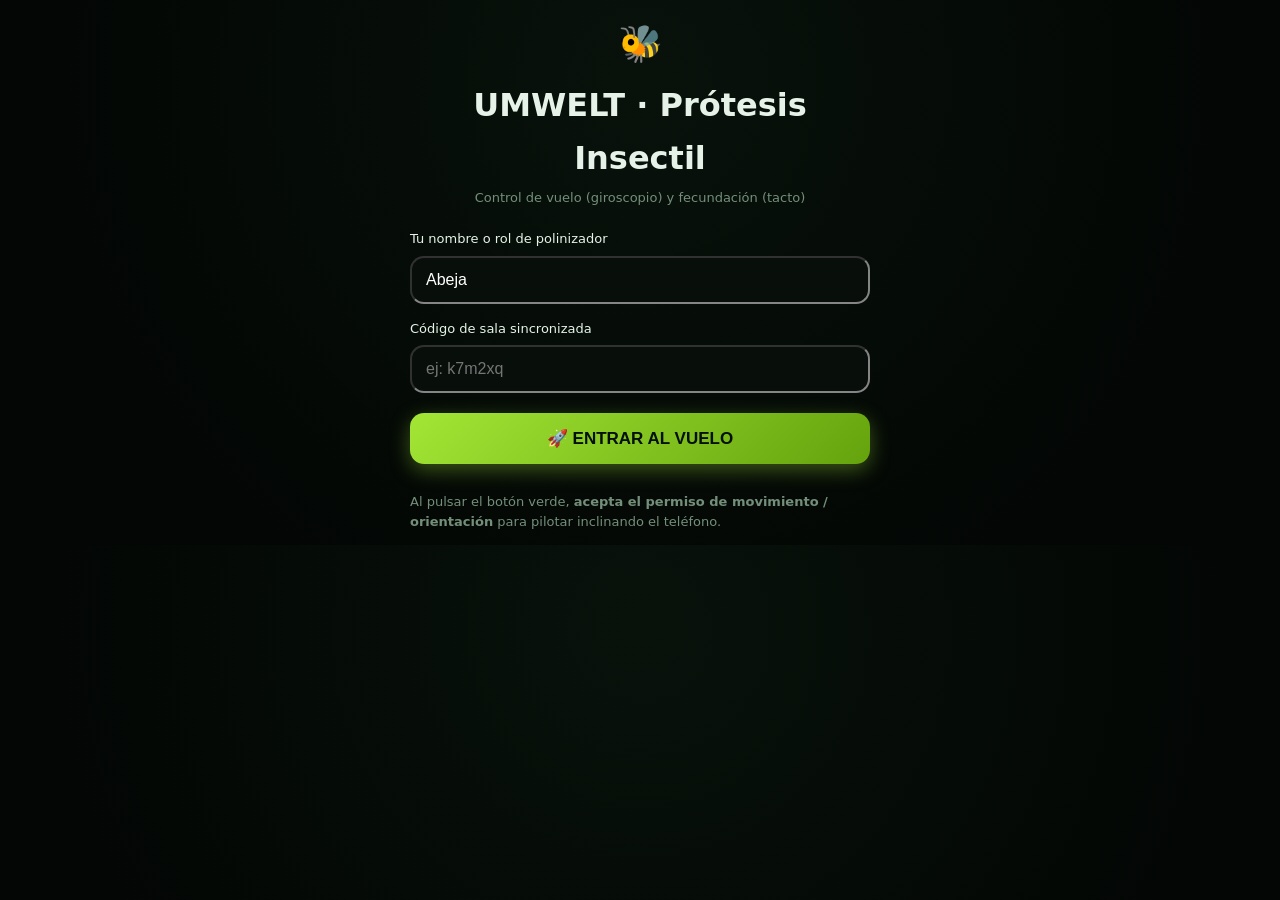
==== public/index.html @ 1790f612 "fix: auto-conexion instantanea por QR, credenciales robustas y ventana de lobby oscura sin recuadro " ====
<!doctype html>
<html lang="es">
<head>
<meta charset="utf-8">
<meta name="viewport" content="width=device-width,initial-scale=1,viewport-fit=cover,user-scalable=no,maximum-scale=1">
<meta name="theme-color" content="#0a0710">
<meta name="apple-mobile-web-app-capable" content="yes">
<link rel="manifest" href="manifest.webmanifest">
<title>Tacto · control remoto</title>
<link rel="stylesheet" href="ui.css?v=20261112_1205">
<style>
  * { -webkit-tap-highlight-color: transparent; -webkit-touch-callout: none; }
  html, body { font-size: 16px; overscroll-behavior: none; user-select: none; -webkit-user-select: none; }
  body { display: flex; flex-direction: column; gap: var(--sp-3); padding: max(var(--sp-3), env(safe-area-inset-top)) max(var(--sp-3), env(safe-area-inset-right)) max(var(--sp-3), env(safe-area-inset-bottom)) max(var(--sp-3), env(safe-area-inset-left)); }
  input { width: 100%; min-height: 48px; padding: 12px 14px; border-radius: var(--r-m); background: var(--bg-2); user-select: text; -webkit-user-select: text; font-size: 16px; /* 16px evita el zoom de iOS */ }
  label { font-size: 13px; font-weight: 500; }
  button { min-height: 48px; border-radius: var(--r-m); padding: 12px; font-weight: 600; }
  #join { display: flex; flex-direction: column; gap: var(--sp-3); margin: auto 0; max-width: 460px; width: 100%; align-self: center; }
  #join .field { display: flex; flex-direction: column; gap: 6px; }
  #join .note { color: var(--mut); font-size: 13px; line-height: 1.5; }
  #go { margin-top: var(--sp-2); font-size: 17px; }
  #run { display: none; flex: 1; min-height: 0; flex-direction: column; gap: var(--sp-3); }
  #bar { display: flex; justify-content: space-between; align-items: center; color: var(--mut); font-size: 13px; gap: var(--sp-2); padding: 0 var(--sp-1); }
  #bar { background: var(--card); border: 1px solid var(--line); border-radius: 999px; padding: 8px 14px; }
  #st { font-weight: 600; } #st.on { color: var(--ok); } #st.warn { color: var(--warn); }
  #surface { position: relative; flex: 1; min-height: 0; border-radius: var(--r-l); border: 1px solid var(--line-2); overflow: hidden; touch-action: none;
             background: radial-gradient(circle at 50% 40%, #2a1e46, #0d0915 72%); }
  #cv { position: absolute; inset: 0; width: 100%; height: 100%; pointer-events: none; }
  #hud { position: absolute; left: 12px; top: 10px; right: 12px; font: 12px/1.5 var(--mono); color: #d8d2ee; pointer-events: none; white-space: pre; text-shadow: 0 1px 2px #000; overflow: hidden; }
  #hint { position: absolute; inset: 0; display: grid; place-items: center; color: var(--mut); pointer-events: none; text-align: center; padding: 0 32px; font-size: 15px; }
  #motionBar { display: flex; justify-content: space-between; align-items: center; background: var(--card); border: 1px solid var(--line); border-radius: 999px; padding: 10px 18px; font-size: 13px; color: var(--mut); margin-top: 4px; }
  .msg { font-size: 13px; }
  @media (max-height: 520px) { #hud { font-size: 11px; } }
</style>
</head>
<body>
  <div id="join" class="card">
    <div style="text-align: center; margin-bottom: 6px;">
      <span style="font-size: 36px;">🐝</span>
      <h1 style="margin: 6px 0 2px 0;">UMWELT <span>· Prótesis Insectil</span></h1>
      <p style="color: var(--mut); font-size: 13px; margin: 0;">Control de vuelo (giroscopio) y fecundación (tacto)</p>
    </div>
    <div class="field"><label for="name">Tu nombre o rol de polinizador</label>
    <input id="name" autocomplete="off" autocapitalize="off" maxlength="24" placeholder="ej: Abeja"></div>
    <div class="field"><label for="sala">Código de sala sincronizada</label>
    <input id="sala" autocomplete="off" autocapitalize="off" autocorrect="off" spellcheck="false" maxlength="24" placeholder="ej: k7m2xq"></div>
    <div id="joinStatus" style="display:none; font-size:13px; font-weight:600; color:#86efac; text-align:center; padding:10px 14px; background:rgba(34,197,94,0.12); border:1px solid rgba(34,197,94,0.3); border-radius:var(--r-s); margin-top:4px;"></div>
    <button id="go" class="primary" style="background: linear-gradient(135deg, #a3e635, #65a30d); color: #051004; font-size: 17px; font-weight: 700; padding: 15px; border: none; box-shadow: 0 6px 20px rgba(163,230,53,0.35); cursor: pointer; margin-top: 6px;">
      🚀 ENTRAR AL VUELO
    </button>
    <div class="msg" id="err" role="alert"></div>
    <div class="note">Al pulsar el botón verde, <b>acepta el permiso de movimiento / orientación</b> para pilotar inclinando el teléfono.</div>
  </div>

  <div id="run">
    <div id="bar"><span id="st" role="status" aria-live="polite">Conectando…</span><span id="info"></span></div>
    <div style="background: rgba(163,230,53,0.12); border: 1px solid rgba(163,230,53,0.3); border-radius: var(--r-s); padding: 8px 12px; font-size: 12px; color: #d9f99d; text-align: center;">
      📱 <b>Inclina</b> el teléfono en el aire para volar · <b>Toca</b> la pantalla para fecundar flores
    </div>
    <div id="surface"><canvas id="cv" aria-hidden="true"></canvas><div id="hud" aria-hidden="true"></div><div id="hint">🌿 Mueve el teléfono en el aire para dirigir el vuelo 3D<br><br>✨ Toca y arrastra aquí para fecundar el prado</div></div>
    <div id="motionBar">
      <span>🧭 Prótesis de vuelo</span>
      <b id="v-motion" style="color:var(--neo);">Tacto & Giroscopio Activos</b>
    </div>
    <div class="msg" id="err2" role="alert"></div>
  </div>

<script src="config.js?v=20261112_1205"></script>
<script src="tacto.js?v=20261112_1205"></script>
<script>
'use strict';
const $ = s => document.querySelector(s);
const ls = (k, v) => { try { if (v === undefined) return localStorage.getItem(k); localStorage.setItem(k, v); } catch {} return null; };
const clamp = (v, a = 0, b = 1) => Math.min(b, Math.max(a, v));
const r1 = v => Math.round(v * 10) / 10, r2 = v => Math.round(v * 100) / 100, r3 = v => Math.round(v * 1000) / 1000;

const Q = new URLSearchParams(location.search);
$('#name').value = ls('tacto.name') || 'Abeja';
$('#sala').value = Tacto.clean(Q.get('sala')) || Tacto.clean(ls('tacto.sala')) || '';

let client = null, base = '', name = '', sala = '';
const dev = ls('tacto.dev') || (ls('tacto.dev', Tacto.rand(6)), ls('tacto.dev'));
const pub = (kind, obj, qos = 0, retain = false) => client && client.connected && client.publish(`${base}/${kind}`, JSON.stringify(obj), { qos, retain });

// Actualización reactiva del nombre al escribir
$('#name').addEventListener('input', () => {
  name = $('#name').value.trim() || 'Abeja';
  ls('tacto.name', name);
  if (client && client.connected) publishStatus();
  if ($('#joinStatus') && sala) {
    $('#joinStatus').innerHTML = `🟢 <b>Conectado</b> a la sala <b>${sala}</b><br><span style="font-size:11px; opacity:0.85;">Apareces en pantalla como "${name}"</span>`;
  }
});

// ---------- capacidades detectadas (presión y diámetro dependen del teléfono) ----------
const S = { f: { min: 9, max: -1, n: 0 }, d: { min: 1e9, max: -1, n: 0 } };
const quality = (s, eps) => (!s.n ? 'sin datos aún' : s.max <= 0 ? 'sin dato' : s.n > 20 && s.max - s.min < eps ? 'constante' : 'variable');
const caps = () => ({ presion: quality(S.f, 0.02), diametro: quality(S.d, 1), tacto: 'ontouchstart' in window ? 'touch' : 'puntero' });
let lastCaps = '';
function publishStatus() {
  name = $('#name').value.trim() || 'Abeja';
  pub('status', { online: true, name, caps: { ...caps(), motion: motionOn } }, 1, true);
}

// ---------- conexión MQTT (idempotente y con auto-conexión) ----------
let connectingPromise = null;
async function connect() {
  if (client && client.connected) return;
  if (connectingPromise) return connectingPromise;
  connectingPromise = (async () => {
    name = $('#name').value.trim() || 'Abeja';
    sala = Tacto.clean($('#sala').value) || Tacto.clean(Q.get('sala')) || Tacto.clean(ls('tacto.sala')) || '';
    if (sala.length < 4) return;
    base = `tacto/${sala}/${dev}`;
    const will = { topic: `${base}/status`, payload: JSON.stringify({ online: false, name }), qos: 1, retain: true };
    const o = await Tacto.open({ clientId: 'tel-' + dev, will });
    client = o.client;
    const where = /^wss?:\/\/(localhost|\d+\.\d+\.\d+\.\d+)/.test(o.broker) ? 'broker local' : 'broker público';
    $('#info').textContent = `sala ${sala} · ${where}`;
    client.on('connect', () => {
      $('#st').textContent = '● conectado'; $('#st').className = 'on';
      if ($('#joinStatus')) {
        $('#joinStatus').innerHTML = `🟢 <b>Conectado</b> a la sala <b>${sala}</b><br><span style="font-size:11px; opacity:0.85;">Apareces en pantalla como "<b>${name}</b>"</span>`;
        $('#joinStatus').style.display = 'block';
      }
      client.subscribe(`${base}/cmd`);
      publishStatus();
    });
    client.on('reconnect', () => { $('#st').textContent = 'Reconectando…'; $('#st').className = 'warn'; });
    client.on('offline', () => { $('#st').textContent = 'Sin conexión'; $('#st').className = 'warn'; });
    client.on('error', e => {
      console.error('MQTT error:', e);
      if ($('#err')) $('#err').textContent = 'Error MQTT: ' + (e.message || e);
      if ($('#err2')) $('#err2').textContent = 'MQTT: ' + (e.message || e);
    });
    client.on('message', (t, p) => {
      try { const m = JSON.parse(p.toString()); if (m.ping != null) pub('pong', { t: m.ping }); } catch {}
    });
  })();
  return connectingPromise;
}

// ---------- tacto ----------
const surf = $('#surface'), cv = $('#cv'), g = cv.getContext('2d');
let cur = { n: 0, p: [], ar: 1 }, lastN = 0, queued = false;
function fit() { const d = devicePixelRatio || 1, r = surf.getBoundingClientRect(); cv.width = r.width * d; cv.height = r.height * d; g.setTransform(d, 0, 0, d, 0, 0); }
addEventListener('resize', fit);

function setTouches(p, r) {
  cur = { n: p.length, p, ar: r3(r.width / r.height) };
  for (const z of p) {
    S.f.n++; S.f.min = Math.min(S.f.min, z.f); S.f.max = Math.max(S.f.max, z.f);
    S.d.n++; S.d.min = Math.min(S.d.min, z.d); S.d.max = Math.max(S.d.max, z.d);
  }
  if (p.length) $('#hint').style.display = 'none';
  if (cur.n !== lastN) { lastN = cur.n; sendTouch(1); } // cambios de cantidad de dedos: entrega garantizada
  else if (!queued) { queued = true; requestAnimationFrame(() => { queued = false; sendTouch(0); }); } // movimiento: hasta ~60 por segundo
}
const sendTouch = qos => pub('touch', { t: Date.now(), n: cur.n, ar: cur.ar, p: cur.p.map(z => ({ i: z.i, x: r3(z.x), y: r3(z.y), f: r3(z.f), d: Math.round(z.d) })) }, qos);

// Dedos (Touch Events: traen presión y radio de contacto)
const slots = new Map(); // identifier -> casilla 1..5 (estable mientras el dedo siga apoyado)
function slotFor(id) {
  if (slots.has(id)) return slots.get(id);
  const used = new Set(slots.values());
  for (let s = 1; s <= 5; s++) if (!used.has(s)) { slots.set(id, s); return s; }
  return null;
}
function onTouch(e) {
  e.preventDefault();
  const r = surf.getBoundingClientRect(), list = Array.from(e.targetTouches), ids = new Set(list.map(t => t.identifier));
  for (const id of [...slots.keys()]) if (!ids.has(id)) slots.delete(id);
  const p = [];
  for (const t of list) {
    const i = slotFor(t.identifier); if (!i) continue;
    const rx = t.radiusX ?? t.webkitRadiusX ?? 0, ry = t.radiusY ?? t.webkitRadiusY ?? 0;
    p.push({ i, x: clamp((t.clientX - r.left) / r.width), y: clamp((t.clientY - r.top) / r.height), f: t.force ?? t.webkitForce ?? 0, d: rx + ry }); // diámetro medio = rx + ry
  }
  setTouches(p.sort((a, b) => a.i - b.i), r);
}
['touchstart', 'touchmove', 'touchend', 'touchcancel'].forEach(n => surf.addEventListener(n, onTouch, { passive: false }));
['gesturestart', 'gesturechange'].forEach(n => document.addEventListener(n, e => e.preventDefault()));
surf.addEventListener('contextmenu', e => e.preventDefault());

// Ratón o lápiz (para probar desde un computador)
const ptrs = new Map();
function fromPtrs() {
  const r = surf.getBoundingClientRect(), p = []; let i = 0;
  for (const e of ptrs.values()) { if (++i > 5) break; p.push({ i, x: clamp((e.clientX - r.left) / r.width), y: clamp((e.clientY - r.top) / r.height), f: e.pressure || 0, d: Math.max(e.width || 0, e.height || 0) }); }
  setTouches(p, r);
}
surf.addEventListener('pointerdown', e => { if (e.pointerType === 'touch') return; surf.setPointerCapture(e.pointerId); ptrs.set(e.pointerId, e); fromPtrs(); });
surf.addEventListener('pointermove', e => { if (ptrs.has(e.pointerId)) { ptrs.set(e.pointerId, e); fromPtrs(); } });
const pend = e => { if (ptrs.delete(e.pointerId)) fromPtrs(); };
surf.addEventListener('pointerup', pend); surf.addEventListener('pointercancel', pend);

// Dibujo y panel de datos
function draw() {
  const r = surf.getBoundingClientRect(); g.clearRect(0, 0, r.width, r.height);
  const isLandscape = r.width > r.height;

  // Guía visual interactiva de control
  if (cur.p.length === 0) {
    g.save();
    g.strokeStyle = 'rgba(255, 255, 255, 0.08)';
    g.lineWidth = 1;
    if (isLandscape) {
      g.beginPath();
      g.moveTo(r.width / 2, 16);
      g.lineTo(r.width / 2, r.height - 16);
      g.stroke();

      g.fillStyle = 'rgba(163, 230, 53, 0.45)';
      g.font = 'bold 12px system-ui, sans-serif';
      g.textAlign = 'center';
      g.fillText('🕹️ TIMÓN DE VUELO (PULGAR IZQ)', r.width * 0.25, r.height / 2);
      g.fillText('🌸 FECUNDAR FLORES (PULGAR DER)', r.width * 0.75, r.height / 2);
    } else {
      g.fillStyle = 'rgba(163, 230, 53, 0.45)';
      g.font = 'bold 13px system-ui, sans-serif';
      g.textAlign = 'center';
      g.fillText('🌿 DESLIZA PARA VOLAR Y FECUNDAR', r.width / 2, r.height / 2);
    }
    g.restore();
  }

  for (const z of cur.p) {
    const x = z.x * r.width, y = z.y * r.height, rad = Math.max(26, z.d / 2);
    g.fillStyle = `hsla(${270 + z.f * 80},85%,62%,${0.25 + z.f * 0.5})`; g.beginPath(); g.arc(x, y, rad, 0, 7); g.fill();
    g.strokeStyle = '#e6ff3d'; g.lineWidth = 2.5; g.beginPath(); g.arc(x, y, rad, 0, 7); g.stroke();
    g.beginPath(); g.moveTo(x - rad - 10, y); g.lineTo(x + rad + 10, y); g.moveTo(x, y - rad - 10); g.lineTo(x, y + rad + 10); g.stroke();
    g.fillStyle = '#fff'; g.font = 'bold 13px system-ui'; g.textAlign = 'center';
    const label = isLandscape ? (z.x < 0.5 ? '🕹️ Timón' : '🌸 Polen') : '🐝 ' + z.i;
    g.fillText(label, x, y - rad - 14);
  }
  const c = caps(), lines = [`dedos ${cur.n}`];
  for (const z of cur.p) lines.push(`${z.i}  x ${r2(z.x).toFixed(2)}  y ${r2(z.y).toFixed(2)}`);
  lines.push(`modo: ${isLandscape ? 'horizontal (control de play)' : 'vertical'}`);
  $('#hud').textContent = lines.join('\n');
  requestAnimationFrame(draw);
}
setInterval(() => { const k = JSON.stringify(caps()); if (k !== lastCaps) { lastCaps = k; publishStatus(); } }, 700);

// ---------- giro (orientación normalizada para horizontal / play y vertical) ----------
let motionOn = false, bound = false, ang = null, rot = null, acc = null, mdirty = false;
async function askMotion() { // iOS exige permiso explícito desde un gesto; Android no
  for (const R of [window.DeviceMotionEvent, window.DeviceOrientationEvent])
    if (R && typeof R.requestPermission === 'function') {
      const r = await R.requestPermission();
      if (r !== 'granted') throw new Error('Permiso de movimiento denegado. En iPhone: cierra Safari por completo y vuelve a entrar.');
    }
}
function bindMotion() {
  if (bound) return; bound = true;
  addEventListener('deviceorientation', e => {
    const rawA = e.alpha || 0, rawB = e.beta || 0, rawG = e.gamma || 0;
    // Detección automática: horizontal (control de play) vs vertical
    const oAngle = (screen.orientation && screen.orientation.angle != null) ? screen.orientation.angle : (window.orientation || 0);
    const isLand = Math.abs(oAngle) === 90 || oAngle === 270 || (window.innerWidth > window.innerHeight);

    let roll = rawG;
    let pitch = rawB;

    if (oAngle === 90) {
      // Horizontal girado a la izquierda (como control de play estándar)
      roll = -rawB;
      pitch = rawG;
    } else if (oAngle === 270 || oAngle === -90) {
      // Horizontal girado a la derecha
      roll = rawB;
      pitch = -rawG;
    } else if (isLand && Math.abs(rawG) > Math.abs(rawB)) {
      roll = -rawB;
      pitch = rawG;
    }

    ang = [rawA, pitch, roll];
    mdirty = true;
  });
  addEventListener('devicemotion', e => {
    const r = e.rotationRate, a = e.accelerationIncludingGravity;
    if (r) rot = [r.beta || 0, r.gamma || 0, r.alpha || 0];
    if (a) acc = [a.x || 0, a.y || 0, a.z || 0];
    mdirty = true;
  });
  setInterval(() => {
    if (!motionOn || !mdirty) return; mdirty = false;
    pub('motion', { t: Date.now(), a: ang && ang.map(r1), r: rot && rot.map(r1), c: acc && acc.map(r2) });
    if (ang) {
      const oAngle = (screen.orientation && screen.orientation.angle != null) ? screen.orientation.angle : (window.orientation || 0);
      const mode = (Math.abs(oAngle) === 90 || oAngle === 270 || window.innerWidth > window.innerHeight) ? '🎮 Horizontal (Play)' : '📱 Vertical';
      $('#v-motion').textContent = `${mode} · ${Math.round(ang[2])}°`;
    }
  }, 33);
}

const setOn = (id, on) => { const el = $(id); if (el) { el.classList.toggle('active', on); el.setAttribute('aria-pressed', on); } };
const fail = e => { if ($('#err2')) $('#err2').textContent = e.message || String(e); };

// ---------- entrar al vuelo ----------
async function wake() { try { await navigator.wakeLock?.request('screen'); } catch {} }
$('#go').onclick = async () => {
  name = $('#name').value.trim() || 'Abeja';
  sala = Tacto.clean($('#sala').value);
  if (sala.length < 4) { $('#err').textContent = 'Escribe la sala que muestra la experiencia (mínimo 4 caracteres).'; return; }
  if (!window.isSecureContext) { $('#err').textContent = 'Los sensores de movimiento necesitan HTTPS. El tacto funcionará igual.'; }
  ls('tacto.name', name); ls('tacto.sala', sala);
  try {
    await askMotion();
    bindMotion();
    motionOn = true;
    if ($('#v-motion')) $('#v-motion').textContent = 'Sensores Activos';
  } catch (e) {
    console.warn('Motion error:', e);
    if ($('#err')) $('#err').textContent = e.message + ' Puedes continuar con el tacto.';
  }
  $('#join').style.display = 'none';
  $('#run').style.display = 'flex';
  fit();
  draw();
  wake();
  document.addEventListener('visibilitychange', () => document.visibilityState === 'visible' && wake());
  try {
    await connect();
    publishStatus();
  } catch (e) {
    if ($('#st')) $('#st').textContent = 'No se pudo conectar';
    fail(e);
  }
};

// AUTO-CONEXIÓN INMEDIATA SI VIENE DE CÓDIGO QR (?sala=...)
const initialSala = Tacto.clean(Q.get('sala')) || Tacto.clean($('#sala').value);
if (initialSala.length >= 4) {
  sala = initialSala;
  if ($('#joinStatus')) {
    $('#joinStatus').style.display = 'block';
    $('#joinStatus').innerHTML = `⏳ Sincronizando con sala <b>${sala}</b>…`;
  }
  connect().catch(e => console.warn('Pre-connect error:', e));
}
</script>
</body>
</html>
---- public/ui.css ----
/* Tacto · UMWELT: El Jardín de Frankenstein
 * Estilos Editoriales / Curatoriales: Atmosférico, Inmersivo y Orgánico.
 */
:root {
  color-scheme: dark;
  --bg: #030604;
  --bg-2: #080f0a;          /* campos */
  --card: #0d1610;
  --card-2: #132018;        /* hover / activo */
  --line: #1a2a1f;
  --line-2: #243d2c;
  --fg: #e6f2e8;
  --mut: #738f7a;           /* texto secundario */
  --vio: #9333ea;           /* ultravioleta */
  --vio-2: #c084fc;
  --neo: #e6ff3d;           /* polen amarillo flúor */
  --neo-ink: #101400;
  --ok: #4ade80;
  --warn: #fbbf24;
  --err: #f43f5e;           /* necrosis / alarma */

  --r-s: 8px; --r-m: 14px; --r-l: 22px;
  --sp-1: 4px; --sp-2: 8px; --sp-3: 14px; --sp-4: 20px; --sp-5: 32px; --sp-6: 48px;
  --ring: 0 0 0 2px var(--bg), 0 0 0 4px var(--neo);
  --font: system-ui, -apple-system, "Segoe UI", Roboto, sans-serif;
  --serif: "Georgia", "Times New Roman", serif;
  --mono: ui-monospace, "SF Mono", Menlo, Consolas, monospace;
  --ease: 240ms cubic-bezier(.16, 1, .3, 1);
}

* { box-sizing: border-box; }
html { scroll-behavior: smooth; }
body { 
  margin: 0; min-height: 100%; 
  background: radial-gradient(circle at 50% 15%, #08120b 0%, #030604 75%); 
  color: var(--fg); font: 14px/1.65 var(--font); 
  -webkit-font-smoothing: antialiased; 
}
[hidden] { display: none !important; }

/* 1. NAVEGACIÓN SUPERIOR FLOTANTE */
nav.top-bar {
  display: flex; align-items: center; justify-content: space-between;
  padding: 14px 28px; position: sticky; top: 0; z-index: 50;
  background: rgba(3, 6, 4, 0.85); backdrop-filter: blur(14px);
  border-bottom: 1px solid var(--line);
}
nav.top-bar b { letter-spacing: 0.12em; font-size: 15px; font-weight: 700; }
nav.top-bar b span { color: var(--neo); text-shadow: 0 0 14px rgba(230,255,61,0.4); }
.nav-links { display: flex; align-items: center; gap: 16px; font-size: 12px; }
.nav-links a { color: var(--mut); text-decoration: none; transition: color var(--ease); }
.nav-links a:hover { color: var(--fg); }

/* 2. SECCIÓN 1: CARÁTULA POÉTICA */
section.hero-cover {
  min-height: 78vh; display: flex; flex-direction: column;
  justify-content: center; align-items: center; text-align: center;
  padding: var(--sp-6) var(--sp-4);
  background: radial-gradient(ellipse at 50% 40%, rgba(13,26,17,0.7) 0%, rgba(3,6,4,0) 70%);
}
.hero-tag { font-size: 11px; letter-spacing: 0.24em; text-transform: uppercase; color: var(--neo); margin-bottom: 14px; font-family: var(--mono); }
.hero-title { 
  font-family: var(--serif); font-size: clamp(34px, 5.2vw, 62px); 
  font-weight: 400; line-height: 1.18; margin: 0 0 18px; 
  letter-spacing: -0.01em; color: #f2faf3;
}
.hero-title em { font-style: italic; color: var(--neo); text-shadow: 0 0 20px rgba(230,255,61,0.25); }
.hero-sub { 
  max-width: 660px; font-size: 16px; line-height: 1.65; 
  color: var(--mut); margin: 0 0 34px; 
}

/* 3 Botones Interactivos con igual presencia y hover reactivo */
.hero-actions { 
  display: flex; gap: 14px; align-items: center; flex-wrap: wrap; justify-content: center; 
}
.btn-nav { 
  background: var(--card); color: var(--fg); border: 1px solid var(--line-2);
  font-weight: 600; font-size: 13px; padding: 12px 24px; border-radius: 999px;
  cursor: pointer; text-decoration: none; display: inline-flex; align-items: center; gap: 8px;
  transition: transform 220ms ease, border-color 220ms ease, background 220ms ease, box-shadow 220ms ease, opacity 220ms ease;
}
.btn-nav:hover { 
  transform: translateY(-3px) scale(1.04); 
  border-color: var(--neo); 
  background: var(--neo); 
  color: var(--neo-ink);
  box-shadow: 0 0 30px rgba(230,255,61,0.5); 
}
.hero-actions:hover .btn-nav:not(:hover) {
  opacity: 0.65;
  transform: scale(0.97);
}

/* 3. SECCIÓN 2: COMUNICADO CURATORIAL */
section.curatorial-section {
  max-width: 860px; margin: 0 auto var(--sp-6); padding: 0 var(--sp-4);
}
.curatorial-card {
  background: rgba(13,22,16,0.72); border: 1px solid var(--line);
  border-radius: var(--r-l); padding: var(--sp-5);
  backdrop-filter: blur(14px); box-shadow: 0 16px 45px rgba(0,0,0,0.6);
}
.curatorial-tag {
  font-size: 11px; letter-spacing: 0.22em; text-transform: uppercase;
  color: var(--neo); font-family: var(--mono); margin-bottom: 12px;
}
.curatorial-card h2 { 
  font-family: var(--serif); font-size: 26px; font-weight: 400;
  color: #fff; margin: 0 0 20px; letter-spacing: 0.02em;
}
.curatorial-body { font-size: 15px; line-height: 1.85; color: #d4e5d7; }
.curatorial-body p { margin: 0 0 16px; }
.curatorial-body p.lead-p { font-size: 16px; color: #effaf1; }
.curatorial-body b { color: #fff; font-weight: 600; }
.curatorial-question {
  margin: 26px 0 0; padding: 20px 24px; border-radius: var(--r-m);
  background: rgba(4, 9, 6, 0.75); border-left: 3px solid var(--neo);
  font-family: var(--serif); font-size: 18px; font-style: italic; color: #f5fdf7;
  line-height: 1.6;
}

/* 4. SECCIÓN 3: EL ESPACIO INMERSIVO */
section.interactive-arena {
  max-width: 1420px; margin: 0 auto var(--sp-6); width: 100%;
  padding: 0 var(--sp-4); display: flex; flex-direction: column; gap: var(--sp-3);
}

#stageWrap { 
  position: relative; width: 100%; aspect-ratio: 16/9; min-height: 560px;
  background: radial-gradient(circle at 50% 25%, #08170e, #020503 94%); 
  border-radius: var(--r-l); overflow: hidden; border: 1px solid var(--line-2); 
  perspective: 900px; perspective-origin: 50% 40%; touch-action: none; 
  box-shadow: 0 24px 60px rgba(0,0,0,0.85), 0 0 45px rgba(74,222,128,0.08);
}

#flightWorld { 
  position: absolute; inset: 0; width: 100%; height: 100%; 
  transform-style: preserve-3d; will-change: transform; pointer-events: none; 
}

/* Plano de flores centrado con escala amplia y máscara orgánica: sin límites rectangulares */
#groundPlane { 
  position: absolute; left: 50%; top: 50%; width: 2048px; height: 2048px; 
  margin-left: -1024px; margin-top: -1024px;
  transform-origin: 50% 50%; transform: rotateX(20deg) translateZ(-10px); 
  transform-style: preserve-3d; will-change: transform; 
  -webkit-mask-image: radial-gradient(ellipse at 50% 50%, black 50%, rgba(0,0,0,0.85) 75%, transparent 98%);
  mask-image: radial-gradient(ellipse at 50% 50%, black 50%, rgba(0,0,0,0.85) 75%, transparent 98%);
}

#meadowBase, #meadowLife { 
  position: absolute; inset: 0; width: 100%; height: 100%; object-fit: cover; display: block; 
}

#meadowBase { 
  filter: grayscale(88%) contrast(92%) brightness(32%) sepia(25%); opacity: 0.95; 
}

#meadowLife { 
  opacity: 0.98; will-change: filter, transform; mix-blend-mode: screen; 
}

/* Lienzos 2D fuera del mundo 3D: CERO cortes por Z-buffer */
#particlesCanvas, #hudCanvas { 
  position: absolute; inset: 0; width: 100%; height: 100%; pointer-events: none; z-index: 2;
}

/* SELECTOR DE PERSPECTIVA RÁPIDA (STREET VIEW) */
.view-switcher {
  position: absolute; top: 14px; left: 16px; z-index: 5;
  display: flex; gap: 4px; background: rgba(5, 10, 7, 0.82);
  padding: 4px; border-radius: 999px; border: 1px solid var(--line);
  backdrop-filter: blur(10px);
}
.view-btn {
  background: transparent; border: none; color: var(--mut);
  font-size: 11px; font-weight: 600; padding: 6px 14px; border-radius: 999px;
  cursor: pointer; transition: all 180ms ease; font-family: var(--font);
}
.view-btn:hover { color: var(--fg); background: var(--card-2); }
.view-btn.active {
  background: var(--neo); color: var(--neo-ink); font-weight: 700;
  box-shadow: 0 0 12px rgba(230,255,61,0.3);
}

/* MODO ESPECTRO ULTRAVIOLETA (Visión de la Abeja según Jakob von Uexküll) */
.uv-active #meadowLife {
  filter: hue-rotate(220deg) saturate(240%) contrast(140%) brightness(130%) !important;
}
.uv-active #meadowBase {
  filter: grayscale(10%) sepia(85%) hue-rotate(205deg) brightness(46%) contrast(125%) !important;
}
.uv-active#stageWrap {
  background: radial-gradient(circle at 50% 25%, #080f33, #01030e 94%) !important;
  box-shadow: 0 24px 60px rgba(0,0,0,0.95), 0 0 65px rgba(138, 43, 226, 0.4) !important;
}

@keyframes petalBreatheLeft {
  0% { transform: rotate(0deg) scale(1); }
  100% { transform: rotate(4deg) scale(1.08); }
}
@keyframes petalBreatheRight {
  0% { transform: rotate(0deg) scale(1); }
  100% { transform: rotate(-4.5deg) scale(1.09); }
}


#desktopHelper b { color: var(--neo); font-weight: 600; }

#waiting { 
  position: absolute; top: 18px; left: 50%; transform: translateX(-50%);
  display: flex; flex-direction: column; align-items: center; gap: 4px; 
  text-align: center; padding: 10px 24px; background: rgba(4, 10, 6, 0.88); 
  border: 1px solid var(--line-2); border-radius: 999px;
  backdrop-filter: blur(12px); pointer-events: none; z-index: 10; 
  transition: opacity 300ms ease, transform 300ms ease;
  box-shadow: 0 10px 30px rgba(0,0,0,0.6);
}
#waiting[hidden] { display: none !important; }
#waiting b { font-size: 13px; color: var(--neo); letter-spacing: 0.05em; font-family: var(--font); } 
#waiting span { color: var(--mut); font-size: 11px; max-width: 520px; }

/* POPUP FLOTANTE DE CLÍMAX (No bloquea la vista del prado mutando de color) */
#climaxModal {
  position: absolute; top: 20px; left: 50%; transform: translateX(-50%) translateY(-20px);
  z-index: 20; display: none; pointer-events: auto;
  opacity: 0; transition: opacity 400ms ease, transform 400ms ease;
  max-width: 600px; width: calc(100% - 32px);
}
#climaxModal.active { 
  display: block; opacity: 1; transform: translateX(-50%) translateY(0); 
}
.climax-banner {
  background: rgba(8, 16, 11, 0.92); border: 1px solid var(--neo);
  border-radius: var(--r-l); padding: 22px 28px; backdrop-filter: blur(16px);
  box-shadow: 0 0 50px rgba(230,255,61,0.35), 0 20px 45px rgba(0,0,0,0.85);
  text-align: center; animation: pulse-border 3s ease-in-out infinite;
}
.climax-tag {
  font-family: var(--mono); font-size: 10px; letter-spacing: 0.22em;
  color: var(--warn); margin-bottom: 6px; text-transform: uppercase;
}
.climax-banner h3 {
  font-family: var(--serif); font-size: 22px; color: #fff; margin: 0 0 8px;
  letter-spacing: 0.05em; font-weight: 400;
}
.climax-banner h3 span { color: var(--neo); font-style: italic; }
.climax-banner p {
  color: #cce3d1; font-size: 13px; line-height: 1.6; margin: 0 0 16px;
}
.climax-actions { display: flex; justify-content: center; }
@keyframes pulse-border {
  50% { box-shadow: 0 0 65px rgba(230,255,61,0.5), 0 20px 45px rgba(0,0,0,0.85); }
}

/* Barra de Descubrimiento Orgánico */
.discovery-bar {
  display: flex; justify-content: space-between; align-items: center;
  background: var(--card); border: 1px solid var(--line);
  border-radius: var(--r-m); padding: 12px 20px; flex-wrap: wrap; gap: 12px;
}
.stat-pill { display: flex; align-items: center; gap: 8px; font-size: 12px; color: var(--mut); }
.stat-pill span { color: var(--fg); font-weight: 600; font-family: var(--mono); }
.stat-pill span.highlight { color: var(--neo); }

/* LOBBY MODAL: SALA DE ESPERA OBLIGATORIA CON QR (PANTALLA COMPLETA FIJA) */
.lobby-modal {
  position: fixed; inset: 0; z-index: 999999;
  display: flex; align-items: center; justify-content: center;
  background: rgba(3, 8, 5, 0.94); backdrop-filter: blur(25px);
  padding: 24px; opacity: 1; transition: opacity 350ms ease, visibility 350ms;
}
.lobby-modal.hidden {
  opacity: 0; pointer-events: none; visibility: hidden;
}
.lobby-card {
  max-width: 580px; width: 100%; background: #0c1810;
  border: 1px solid var(--line-2); border-radius: var(--r-l);
  padding: 32px 36px; text-align: center;
  box-shadow: 0 25px 70px rgba(0,0,0,0.85), 0 0 40px rgba(74,222,128,0.15);
  display: flex; flex-direction: column; align-items: center; gap: 14px;
}
.lobby-tag {
  font-family: var(--mono); font-size: 11px; letter-spacing: 0.18em;
  color: var(--neo); text-transform: uppercase; font-weight: 700;
}
.lobby-card h2 {
  font-family: var(--serif); font-size: 26px; color: #fff; margin: 0;
  font-weight: 400; letter-spacing: 0.02em;
}
.lobby-desc {
  color: #c4d7c8; font-size: 13px; margin: 0; line-height: 1.5; max-width: 440px;
}
.lobby-qr-box {
  background: rgba(255, 255, 255, 0.04); border: 1px solid rgba(255, 255, 255, 0.1);
  padding: 16px; border-radius: var(--r-l);
  box-shadow: 0 10px 30px rgba(0,0,0,0.4); margin: 6px 0;
  display: flex; flex-direction: column; align-items: center; gap: 12px;
}
.lobby-qr-box img {
  display: block; background: #ffffff; padding: 10px; border-radius: 12px;
  box-shadow: 0 4px 18px rgba(0, 0, 0, 0.45);
}
.lobby-sala-tag {
  font-family: var(--mono); font-size: 12px; letter-spacing: 0.1em;
  color: #c4d7c8; background: rgba(255, 255, 255, 0.06);
  padding: 5px 14px; border-radius: 999px; border: 1px solid var(--line-2);
}
.lobby-sala-tag span {
  color: var(--neo); font-weight: 700;
}
.lobby-players {
  width: 100%; background: rgba(18, 34, 23, 0.6); border: 1px solid var(--line);
  border-radius: var(--r-m); padding: 14px 18px; text-align: left;
}
.lobby-players-title {
  font-size: 12px; font-weight: 600; color: var(--mut); margin-bottom: 8px;
}
.player-list {
  display: flex; flex-wrap: wrap; gap: 8px; min-height: 36px; align-items: center;
}
.no-players {
  font-size: 12px; color: var(--mut); font-style: italic;
}
.player-pill {
  display: inline-flex; align-items: center; gap: 6px;
  background: rgba(74, 222, 128, 0.15); border: 1px solid rgba(74, 222, 128, 0.4);
  color: #dcfce7; padding: 6px 12px; border-radius: 999px; font-size: 13px; font-weight: 600;
}
.player-dot {
  width: 8px; height: 8px; border-radius: 50%; background: #4ade80;
  box-shadow: 0 0 8px #4ade80;
}
.player-status {
  font-size: 10px; color: #86efac; font-weight: 400; text-transform: uppercase; letter-spacing: 0.05em;
}
.lobby-actions {
  width: 100%; margin-top: 6px;
}
.lobby-actions button {
  width: 100%; padding: 15px; font-size: 16px; font-weight: 700;
  border-radius: var(--r-m); transition: all 250ms ease;
}

/* 5. SECCIÓN 4: LA TRASTIENDA MAQUÍNICA */
section.backstage-section {
  max-width: 1420px; margin: 0 auto var(--sp-6); width: 100%;
  padding: 0 var(--sp-4); display: flex; flex-direction: column; gap: var(--sp-3);
}

details.drawer {
  background: var(--card); border: 1px solid var(--line);
  border-radius: var(--r-m); overflow: hidden; transition: border-color var(--ease);
}
details.drawer[open] { border-color: var(--line-2); }
details.drawer > summary {
  padding: 14px 20px; cursor: pointer; font-size: 13px;
  font-weight: 600; letter-spacing: .08em; text-transform: uppercase;
  color: var(--mut); list-style: none; display: flex;
  justify-content: space-between; align-items: center; user-select: none;
}
details.drawer > summary::-webkit-details-marker { display: none; }
details.drawer > summary:hover { color: var(--fg); background: var(--card-2); }
details.drawer > summary::after { content: "＋ Desplegar"; font-size: 11px; color: var(--mut); font-weight: 400; }
details.drawer[open] > summary::after { content: "— Ocultar"; }
.drawer-content { padding: var(--sp-4); border-top: 1px solid var(--line); display: grid; gap: var(--sp-4); }

.sound-badge { 
  display: inline-flex; align-items: center; gap: 6px; padding: 7px 14px; 
  border-radius: 999px; font-size: 11px; font-family: var(--mono); 
  background: var(--bg-2); border: 1px solid var(--line); color: var(--mut); 
  cursor: pointer; transition: all 180ms ease;
}
.sound-badge:hover { 
  border-color: var(--neo); color: var(--fg); background: var(--card-2);
  transform: translateY(-1px);
}
.sound-badge.active { 
  border-color: var(--neo); color: var(--neo-ink); background: var(--neo); 
  font-weight: 700; box-shadow: 0 0 16px rgba(230,255,61,0.4); 
}
.badge-list { display: flex; flex-wrap: wrap; gap: 8px; }

#joinBox { display: flex; gap: var(--sp-4); align-items: center; flex-wrap: wrap; }
#qr { width: 120px; height: 120px; background: #fff; border-radius: var(--r-s); padding: 6px; flex: none; }
#joinBox code { display: block; margin-top: 6px; color: var(--neo); word-break: break-all; font: 12px var(--mono); user-select: all; }
#scope { width: 100%; height: 46px; background: var(--bg-2); border-radius: var(--r-s); display: block; border: 1px solid var(--line); }

/* Matriz de Conexiones */
.tools { display: flex; gap: 6px; margin-bottom: var(--sp-3); flex-wrap: wrap; }
.row { background: var(--bg-2); border: 1px solid var(--line); border-radius: var(--r-m); padding: 10px; margin-bottom: 8px; }
.row .r1, .row .r2, .row .r3 { display: flex; gap: 6px; align-items: center; flex-wrap: wrap; margin-bottom: 6px; font-size: 12px; }
.row .r1 select { flex: 1; min-width: 0; max-width: 220px; }
.row .r2 span, .row .r3 span, .row .r3 label { color: var(--mut); }
.row .r3 .smooth { flex: 1; min-width: 60px; }
.meter { position: relative; height: 16px; background: var(--bg); border-radius: 4px; overflow: hidden; border: 1px solid var(--line); }
.meter i { position: absolute; left: 0; top: 0; height: 50%; background: var(--vio); width: 0; } 
.meter i.o { top: 50%; background: var(--neo); }
.meter .val { position: absolute; right: 6px; top: 0; font: 10px/16px var(--mono); color: #fff; mix-blend-mode: difference; }

footer { text-align: center; padding: var(--sp-5) var(--sp-4); color: var(--mut); font-size: 12px; border-top: 1px solid var(--line); }

@keyframes pulse { 50% { opacity: .3; } }
@keyframes pulse-glow { 50% { box-shadow: 0 0 0 5px rgba(230,255,61,.2); } }
#audioBtn.primary { animation: pulse-glow 2s ease-in-out infinite; }
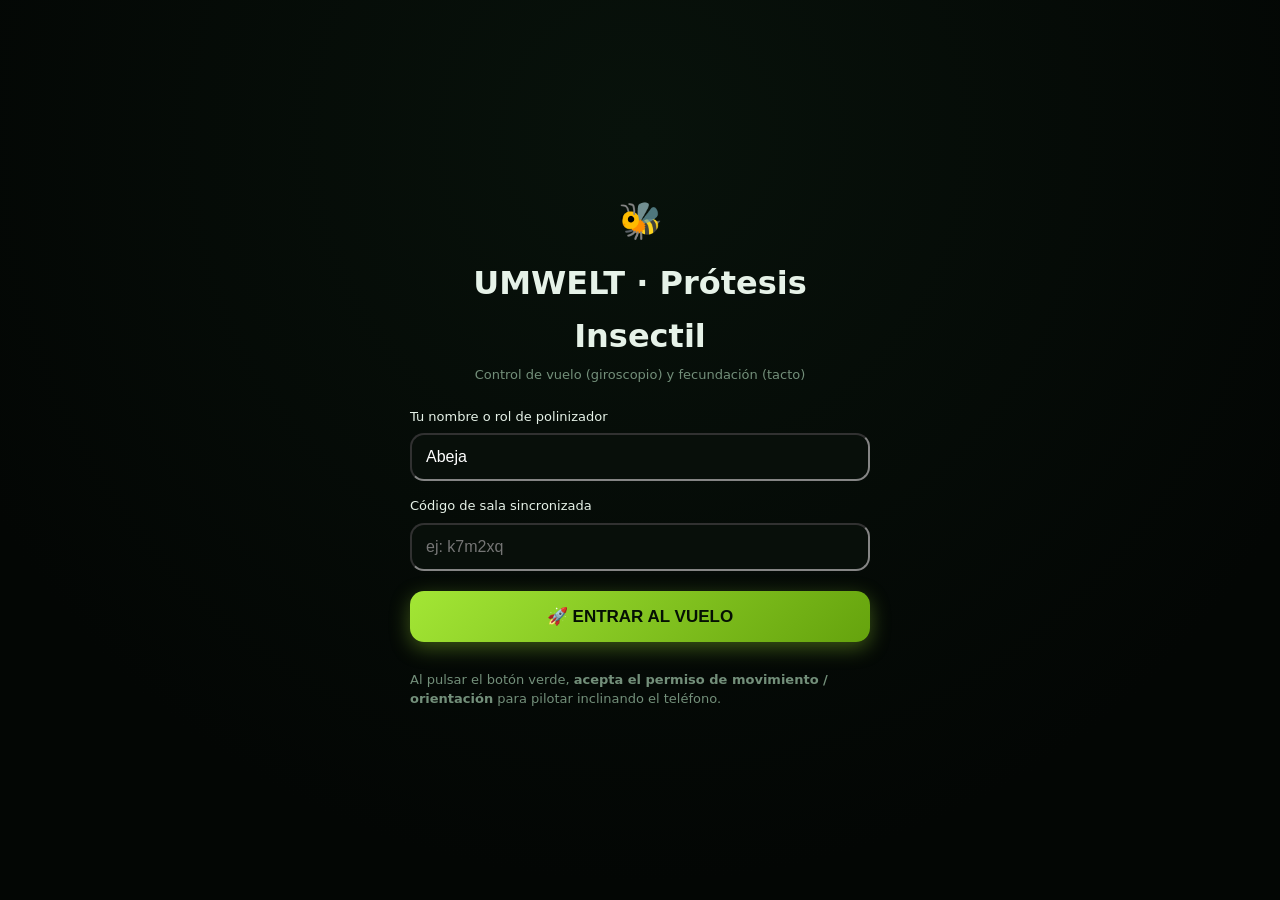
==== commit 3771fc6e: "fix(interaction): boton gigante de fecundacion movil, mosaico de flores sin deformacion ni costuras " ====
--- a/public/index.html
+++ b/public/index.html
@@ -7,11 +7,18 @@
 <meta name="apple-mobile-web-app-capable" content="yes">
 <link rel="manifest" href="manifest.webmanifest">
 <title>Tacto · control remoto</title>
-<link rel="stylesheet" href="ui.css?v=20261112_1205">
+<link rel="stylesheet" href="ui.css?v=20261116_2315">
 <style>
-  * { -webkit-tap-highlight-color: transparent; -webkit-touch-callout: none; }
-  html, body { font-size: 16px; overscroll-behavior: none; user-select: none; -webkit-user-select: none; }
-  body { display: flex; flex-direction: column; gap: var(--sp-3); padding: max(var(--sp-3), env(safe-area-inset-top)) max(var(--sp-3), env(safe-area-inset-right)) max(var(--sp-3), env(safe-area-inset-bottom)) max(var(--sp-3), env(safe-area-inset-left)); }
+  * { -webkit-tap-highlight-color: transparent; -webkit-touch-callout: none; box-sizing: border-box; }
+  html, body { 
+    height: 100%; min-height: 100dvh; margin: 0; padding: 0;
+    font-size: 16px; overscroll-behavior: none; user-select: none; -webkit-user-select: none; 
+  }
+  body { 
+    display: flex; flex-direction: column; gap: var(--sp-2); 
+    padding: max(var(--sp-2), env(safe-area-inset-top)) max(var(--sp-3), env(safe-area-inset-right)) max(var(--sp-2), env(safe-area-inset-bottom)) max(var(--sp-3), env(safe-area-inset-left)); 
+    background: radial-gradient(circle at 50% 15%, #08120b 0%, #030604 75%);
+  }
   input { width: 100%; min-height: 48px; padding: 12px 14px; border-radius: var(--r-m); background: var(--bg-2); user-select: text; -webkit-user-select: text; font-size: 16px; /* 16px evita el zoom de iOS */ }
   label { font-size: 13px; font-weight: 500; }
   button { min-height: 48px; border-radius: var(--r-m); padding: 12px; font-weight: 600; }
@@ -19,18 +26,42 @@
   #join .field { display: flex; flex-direction: column; gap: 6px; }
   #join .note { color: var(--mut); font-size: 13px; line-height: 1.5; }
   #go { margin-top: var(--sp-2); font-size: 17px; }
-  #run { display: none; flex: 1; min-height: 0; flex-direction: column; gap: var(--sp-3); }
+  #run { display: none; flex: 1; min-height: 0; flex-direction: column; gap: var(--sp-2); }
   #bar { display: flex; justify-content: space-between; align-items: center; color: var(--mut); font-size: 13px; gap: var(--sp-2); padding: 0 var(--sp-1); }
   #bar { background: var(--card); border: 1px solid var(--line); border-radius: 999px; padding: 8px 14px; }
   #st { font-weight: 600; } #st.on { color: var(--ok); } #st.warn { color: var(--warn); }
-  #surface { position: relative; flex: 1; min-height: 0; border-radius: var(--r-l); border: 1px solid var(--line-2); overflow: hidden; touch-action: none;
-             background: radial-gradient(circle at 50% 40%, #2a1e46, #0d0915 72%); }
+  
+  /* Botón gigante táctil de fecundación */
+  .fecundar-btn {
+    width: 100%; min-height: 68px; padding: 12px 16px; border-radius: var(--r-m);
+    border: 2px solid rgba(163, 230, 53, 0.45);
+    background: linear-gradient(135deg, rgba(163,230,53,0.16), rgba(101,163,13,0.24));
+    color: #f7fee7; cursor: pointer; display: flex; flex-direction: column;
+    align-items: center; justify-content: center; gap: 3px;
+    box-shadow: 0 4px 18px rgba(0,0,0,0.35), inset 0 0 14px rgba(163,230,53,0.12);
+    transition: all 120ms ease; user-select: none; -webkit-user-select: none;
+    touch-action: none;
+  }
+  .fecundar-btn .btn-icon { font-size: 24px; line-height: 1; }
+  .fecundar-btn .btn-title { font-size: 15px; font-weight: 800; letter-spacing: 0.04em; color: #bef264; }
+  .fecundar-btn .btn-sub { font-size: 11px; color: #a3e635; opacity: 0.85; }
+  .fecundar-btn:active, .fecundar-btn.fecundando {
+    background: linear-gradient(135deg, #a3e635, #65a30d);
+    color: #051004; border-color: #f7fee7;
+    transform: scale(0.98);
+    box-shadow: 0 0 28px rgba(163,230,53,0.65), inset 0 0 16px rgba(255,255,255,0.4);
+  }
+  .fecundar-btn.fecundando .btn-title { color: #051004; }
+  .fecundar-btn.fecundando .btn-sub { color: #1e3a0a; font-weight: 600; }
+
+  #surface { position: relative; flex: 1; min-height: 180px; border-radius: var(--r-l); border: 1px solid var(--line-2); overflow: hidden; touch-action: none;
+             background: radial-gradient(circle at 50% 40%, #152217, #070e08 72%); }
   #cv { position: absolute; inset: 0; width: 100%; height: 100%; pointer-events: none; }
   #hud { position: absolute; left: 12px; top: 10px; right: 12px; font: 12px/1.5 var(--mono); color: #d8d2ee; pointer-events: none; white-space: pre; text-shadow: 0 1px 2px #000; overflow: hidden; }
-  #hint { position: absolute; inset: 0; display: grid; place-items: center; color: var(--mut); pointer-events: none; text-align: center; padding: 0 32px; font-size: 15px; }
-  #motionBar { display: flex; justify-content: space-between; align-items: center; background: var(--card); border: 1px solid var(--line); border-radius: 999px; padding: 10px 18px; font-size: 13px; color: var(--mut); margin-top: 4px; }
+  #hint { position: absolute; inset: 0; display: grid; place-items: center; color: var(--mut); pointer-events: none; text-align: center; padding: 0 24px; font-size: 14px; }
+  #motionBar { display: flex; justify-content: space-between; align-items: center; background: var(--card); border: 1px solid var(--line); border-radius: 999px; padding: 8px 16px; font-size: 12px; color: var(--mut); margin-top: 2px; }
   .msg { font-size: 13px; }
-  @media (max-height: 520px) { #hud { font-size: 11px; } }
+  @media (max-height: 520px) { #hud { font-size: 11px; } .fecundar-btn { min-height: 54px; } }
 </style>
 </head>
 <body>
@@ -54,10 +85,25 @@
 
   <div id="run">
     <div id="bar"><span id="st" role="status" aria-live="polite">Conectando…</span><span id="info"></span></div>
+    
     <div style="background: rgba(163,230,53,0.12); border: 1px solid rgba(163,230,53,0.3); border-radius: var(--r-s); padding: 8px 12px; font-size: 12px; color: #d9f99d; text-align: center;">
-      📱 <b>Inclina</b> el teléfono en el aire para volar · <b>Toca</b> la pantalla para fecundar flores
+      📱 <b>Inclina</b> el teléfono en el aire para volar · <b>Mantén el botón</b> o toca para fecundar flores
     </div>
-    <div id="surface"><canvas id="cv" aria-hidden="true"></canvas><div id="hud" aria-hidden="true"></div><div id="hint">🌿 Mueve el teléfono en el aire para dirigir el vuelo 3D<br><br>✨ Toca y arrastra aquí para fecundar el prado</div></div>
+
+    <!-- BOTÓN GIGANTE TÁCTIL DE FECUNDACIÓN -->
+    <button id="fecundarBtn" class="fecundar-btn" type="button" aria-label="Mantener presionado para fecundar flores en el prado">
+      <span class="btn-icon">🌸</span>
+      <span class="btn-title">MANTÉN PRESIONADO PARA FECUNDAR</span>
+      <span class="btn-sub">✨ Fecunda el prado y libera el enjambre de polen</span>
+    </button>
+
+    <!-- SUPERFICIE DE VUELO Y POLINIZACIÓN TÁCTIL -->
+    <div id="surface">
+      <canvas id="cv" aria-hidden="true"></canvas>
+      <div id="hud" aria-hidden="true"></div>
+      <div id="hint">🌿 Desliza aquí con 1 o 2 dedos<br><br>✨ La abeja fecundará flores donde toques</div>
+    </div>
+
     <div id="motionBar">
       <span>🧭 Prótesis de vuelo</span>
       <b id="v-motion" style="color:var(--neo);">Tacto & Giroscopio Activos</b>
@@ -65,8 +111,8 @@
     <div class="msg" id="err2" role="alert"></div>
   </div>
 
-<script src="config.js?v=20261112_1205"></script>
-<script src="tacto.js?v=20261112_1205"></script>
+<script src="config.js?v=20261116_2315"></script>
+<script src="tacto.js?v=20261116_2315"></script>
 <script>
 'use strict';
 const $ = s => document.querySelector(s);
@@ -168,13 +214,21 @@
 }
 function onTouch(e) {
   e.preventDefault();
-  const r = surf.getBoundingClientRect(), list = Array.from(e.targetTouches), ids = new Set(list.map(t => t.identifier));
+  const r = surf.getBoundingClientRect();
+  const list = Array.from(e.touches && e.touches.length ? e.touches : (e.targetTouches || []));
+  const ids = new Set(list.map(t => t.identifier));
   for (const id of [...slots.keys()]) if (!ids.has(id)) slots.delete(id);
   const p = [];
   for (const t of list) {
     const i = slotFor(t.identifier); if (!i) continue;
     const rx = t.radiusX ?? t.webkitRadiusX ?? 0, ry = t.radiusY ?? t.webkitRadiusY ?? 0;
-    p.push({ i, x: clamp((t.clientX - r.left) / r.width), y: clamp((t.clientY - r.top) / r.height), f: t.force ?? t.webkitForce ?? 0, d: rx + ry }); // diámetro medio = rx + ry
+    p.push({ 
+      i, 
+      x: clamp((t.clientX - r.left) / (r.width || 1)), 
+      y: clamp((t.clientY - r.top) / (r.height || 1)), 
+      f: t.force ?? t.webkitForce ?? 0.8, 
+      d: Math.max(32, rx + ry) 
+    });
   }
   setTouches(p.sort((a, b) => a.i - b.i), r);
 }
@@ -182,17 +236,82 @@
 ['gesturestart', 'gesturechange'].forEach(n => document.addEventListener(n, e => e.preventDefault()));
 surf.addEventListener('contextmenu', e => e.preventDefault());
 
-// Ratón o lápiz (para probar desde un computador)
+// Ratón o lápiz sobre la superficie del teléfono
 const ptrs = new Map();
 function fromPtrs() {
   const r = surf.getBoundingClientRect(), p = []; let i = 0;
-  for (const e of ptrs.values()) { if (++i > 5) break; p.push({ i, x: clamp((e.clientX - r.left) / r.width), y: clamp((e.clientY - r.top) / r.height), f: e.pressure || 0, d: Math.max(e.width || 0, e.height || 0) }); }
+  for (const e of ptrs.values()) { 
+    if (++i > 5) break; 
+    p.push({ 
+      i, 
+      x: clamp((e.clientX - r.left) / (r.width || 1)), 
+      y: clamp((e.clientY - r.top) / (r.height || 1)), 
+      f: e.pressure || 0.8, 
+      d: Math.max(35, Math.max(e.width || 0, e.height || 0)) 
+    }); 
+  }
   setTouches(p, r);
 }
 surf.addEventListener('pointerdown', e => { if (e.pointerType === 'touch') return; surf.setPointerCapture(e.pointerId); ptrs.set(e.pointerId, e); fromPtrs(); });
 surf.addEventListener('pointermove', e => { if (ptrs.has(e.pointerId)) { ptrs.set(e.pointerId, e); fromPtrs(); } });
 const pend = e => { if (ptrs.delete(e.pointerId)) fromPtrs(); };
 surf.addEventListener('pointerup', pend); surf.addEventListener('pointercancel', pend);
+
+// ================= BOTÓN GIGANTE TÁCTIL DE FECUNDACIÓN =================
+const fecundarBtn = $('#fecundarBtn');
+let isBtnFecundando = false;
+let fecundarInterval = null;
+let simulatedBtnTouchAngle = 0;
+
+function startFecundarBtn(e) {
+  if (e) { e.preventDefault(); e.stopPropagation(); }
+  if (isBtnFecundando) return;
+  isBtnFecundando = true;
+  fecundarBtn.classList.add('fecundando');
+  const titleEl = fecundarBtn.querySelector('.btn-title');
+  const iconEl = fecundarBtn.querySelector('.btn-icon');
+  const subEl = fecundarBtn.querySelector('.btn-sub');
+  if (titleEl) titleEl.textContent = '✨ FECUNDANDO EL PRADO...';
+  if (iconEl) iconEl.textContent = '✨';
+  if (subEl) subEl.textContent = '🌸 Polinizando y haciendo florecer el campo';
+
+  if (navigator.vibrate) try { navigator.vibrate([35, 45]); } catch {}
+
+  const r = surf.getBoundingClientRect();
+  // Primer pulso inmediato
+  setTouches([{ i: 1, x: 0.5, y: 0.5, f: 0.88, d: 48 }], r);
+
+  clearInterval(fecundarInterval);
+  fecundarInterval = setInterval(() => {
+    if (!isBtnFecundando) return;
+    simulatedBtnTouchAngle += 0.15;
+    // Órbita sutil para fecundar en estela orgánica alrededor del cursor
+    const jx = 0.5 + Math.cos(simulatedBtnTouchAngle) * 0.08;
+    const jy = 0.5 + Math.sin(simulatedBtnTouchAngle) * 0.08;
+    setTouches([{ i: 1, x: r3(jx), y: r3(jy), f: 0.88, d: 48 }], surf.getBoundingClientRect());
+  }, 40);
+}
+
+function stopFecundarBtn(e) {
+  if (e) { e.preventDefault(); e.stopPropagation(); }
+  if (!isBtnFecundando) return;
+  isBtnFecundando = false;
+  clearInterval(fecundarInterval);
+  fecundarBtn.classList.remove('fecundando');
+  const titleEl = fecundarBtn.querySelector('.btn-title');
+  const iconEl = fecundarBtn.querySelector('.btn-icon');
+  const subEl = fecundarBtn.querySelector('.btn-sub');
+  if (titleEl) titleEl.textContent = 'MANTÉN PRESIONADO PARA FECUNDAR';
+  if (iconEl) iconEl.textContent = '🌸';
+  if (subEl) subEl.textContent = '✨ Fecunda el prado y libera el enjambre de polen';
+
+  if (cur.p.length <= 1) {
+    setTouches([], surf.getBoundingClientRect());
+  }
+}
+
+['pointerdown', 'touchstart', 'mousedown'].forEach(ev => fecundarBtn.addEventListener(ev, startFecundarBtn, { passive: false }));
+['pointerup', 'pointercancel', 'touchend', 'touchcancel', 'mouseup', 'mouseleave'].forEach(ev => fecundarBtn.addEventListener(ev, stopFecundarBtn, { passive: false }));
 
 // Dibujo y panel de datos
 function draw() {
@@ -240,6 +359,8 @@
   requestAnimationFrame(draw);
 }
 setInterval(() => { const k = JSON.stringify(caps()); if (k !== lastCaps) { lastCaps = k; publishStatus(); } }, 700);
+// Heartbeat continuo para garantizar que el lobby del laptop registre al teléfono inmediatamente
+setInterval(() => { if (client && client.connected) publishStatus(); }, 2000);
 
 // ---------- giro (orientación normalizada para horizontal / play y vertical) ----------
 let motionOn = false, bound = false, ang = null, rot = null, acc = null, mdirty = false;
--- a/public/ui.css
+++ b/public/ui.css
@@ -139,26 +139,34 @@
   transform-style: preserve-3d; will-change: transform; pointer-events: none; 
 }
 
-/* Plano de flores centrado con escala amplia y máscara orgánica: sin límites rectangulares */
+/* Plano de flores infinito con degradado radial: CERO bordes rectangulares o cortes en esquinas */
 #groundPlane { 
-  position: absolute; left: 50%; top: 50%; width: 2048px; height: 2048px; 
-  margin-left: -1024px; margin-top: -1024px;
+  position: absolute; left: 50%; top: 50%; width: 2400px; height: 2400px; 
+  margin-left: -1200px; margin-top: -1200px;
   transform-origin: 50% 50%; transform: rotateX(20deg) translateZ(-10px); 
   transform-style: preserve-3d; will-change: transform; 
-  -webkit-mask-image: radial-gradient(ellipse at 50% 50%, black 50%, rgba(0,0,0,0.85) 75%, transparent 98%);
-  mask-image: radial-gradient(ellipse at 50% 50%, black 50%, rgba(0,0,0,0.85) 75%, transparent 98%);
+  -webkit-mask-image: radial-gradient(ellipse at 50% 50%, black 58%, rgba(0,0,0,0.85) 78%, transparent 98%);
+  mask-image: radial-gradient(ellipse at 50% 50%, black 58%, rgba(0,0,0,0.85) 78%, transparent 98%);
 }
 
 #meadowBase, #meadowLife { 
-  position: absolute; inset: 0; width: 100%; height: 100%; object-fit: cover; display: block; 
+  position: absolute; inset: 0; width: 100%; height: 100%; display: block; 
 }
 
 #meadowBase { 
-  filter: grayscale(88%) contrast(92%) brightness(32%) sepia(25%); opacity: 0.95; 
+  /* Campo durmiente / seco poético: sutil, atenuado y sepia para que florezca con el tacto */
+  filter: grayscale(85%) contrast(92%) brightness(34%) sepia(30%); 
+  opacity: 0.95; 
 }
 
 #meadowLife { 
-  opacity: 0.98; will-change: filter, transform; mix-blend-mode: screen; 
+  opacity: 1; will-change: filter, transform; 
+}
+
+/* Glitch visual momentáneo y parpadeo de contraste (Falla de traducción / Point 8) */
+#stageWrap.glitch-active {
+  filter: invert(85%) contrast(260%) saturate(220%) hue-rotate(90deg);
+  transform: translate(3px, -3px) skewX(2deg);
 }
 
 /* Lienzos 2D fuera del mundo 3D: CERO cortes por Z-buffer */
@@ -268,11 +276,129 @@
 .lobby-modal {
   position: fixed; inset: 0; z-index: 999999;
   display: flex; align-items: center; justify-content: center;
-  background: rgba(3, 8, 5, 0.94); backdrop-filter: blur(25px);
+  background: rgba(3, 8, 5, 0.96); backdrop-filter: blur(30px);
   padding: 24px; opacity: 1; transition: opacity 350ms ease, visibility 350ms;
 }
 .lobby-modal.hidden {
   opacity: 0; pointer-events: none; visibility: hidden;
+}
+
+/* ==================== ONBOARDING CURATORIAL NARRATIVO ==================== */
+.onboarding-step {
+  display: none;
+  opacity: 0;
+  transform: translateY(14px) scale(0.97);
+  transition: opacity 450ms cubic-bezier(0.16, 1, 0.3, 1), transform 450ms cubic-bezier(0.16, 1, 0.3, 1);
+  max-width: 720px;
+  width: 100%;
+  text-align: center;
+  cursor: pointer;
+  user-select: none;
+  -webkit-user-select: none;
+}
+.onboarding-step.active {
+  display: flex;
+  flex-direction: column;
+  align-items: center;
+  opacity: 1;
+  transform: translateY(0) scale(1);
+}
+
+.onboarding-step-indicator {
+  font-family: var(--mono);
+  font-size: 11px;
+  letter-spacing: 0.16em;
+  color: var(--neo);
+  background: rgba(163, 230, 53, 0.1);
+  border: 1px solid rgba(163, 230, 53, 0.3);
+  padding: 4px 14px;
+  border-radius: 999px;
+  margin-bottom: 22px;
+  display: inline-block;
+  text-transform: uppercase;
+}
+
+.curatorial-quote {
+  font-family: var(--serif);
+  font-size: 32px;
+  line-height: 1.45;
+  color: #f8fafc;
+  font-style: italic;
+  font-weight: 400;
+  margin: 0 0 28px 0;
+  text-shadow: 0 4px 30px rgba(0, 0, 0, 0.85);
+  max-width: 660px;
+}
+@media (max-width: 768px) {
+  .curatorial-quote { font-size: 24px; }
+}
+
+.curatorial-monumental-title {
+  font-family: var(--serif);
+  font-size: 52px;
+  font-weight: 400;
+  color: #ffffff;
+  margin: 16px 0 28px 0;
+  letter-spacing: 0.02em;
+  text-shadow: 0 0 45px rgba(163, 230, 53, 0.3);
+}
+@media (max-width: 768px) {
+  .curatorial-monumental-title { font-size: 36px; }
+}
+
+.curatorial-card-text {
+  background: rgba(16, 30, 20, 0.7);
+  border: 1px solid var(--line);
+  border-radius: var(--r-l);
+  padding: 26px 30px;
+  text-align: left;
+  line-height: 1.7;
+  font-size: 15px;
+  color: #cbd5e1;
+  box-shadow: 0 20px 50px rgba(0, 0, 0, 0.6);
+  margin-bottom: 20px;
+  display: flex;
+  flex-direction: column;
+  gap: 14px;
+}
+.curatorial-card-text p {
+  margin: 0;
+}
+.curatorial-card-text .highlight-q {
+  font-family: var(--serif);
+  font-size: 19px;
+  color: var(--neo);
+  font-style: italic;
+  font-weight: 600;
+  margin: 6px 0;
+}
+
+.onboarding-click-hint {
+  display: inline-flex;
+  align-items: center;
+  gap: 10px;
+  font-family: var(--mono);
+  font-size: 12px;
+  letter-spacing: 0.08em;
+  color: var(--neo);
+  background: rgba(163, 230, 53, 0.08);
+  border: 1px solid rgba(163, 230, 53, 0.25);
+  padding: 8px 20px;
+  border-radius: 999px;
+  cursor: pointer;
+  transition: all 200ms ease;
+}
+.onboarding-click-hint:hover {
+  background: rgba(163, 230, 53, 0.16);
+  border-color: var(--neo);
+  transform: translateY(-1px);
+}
+.onboarding-arrow {
+  display: inline-block;
+  transition: transform 200ms ease;
+}
+.onboarding-step:hover .onboarding-arrow {
+  transform: translateX(4px);
 }
 .lobby-card {
   max-width: 580px; width: 100%; background: #0c1810;
